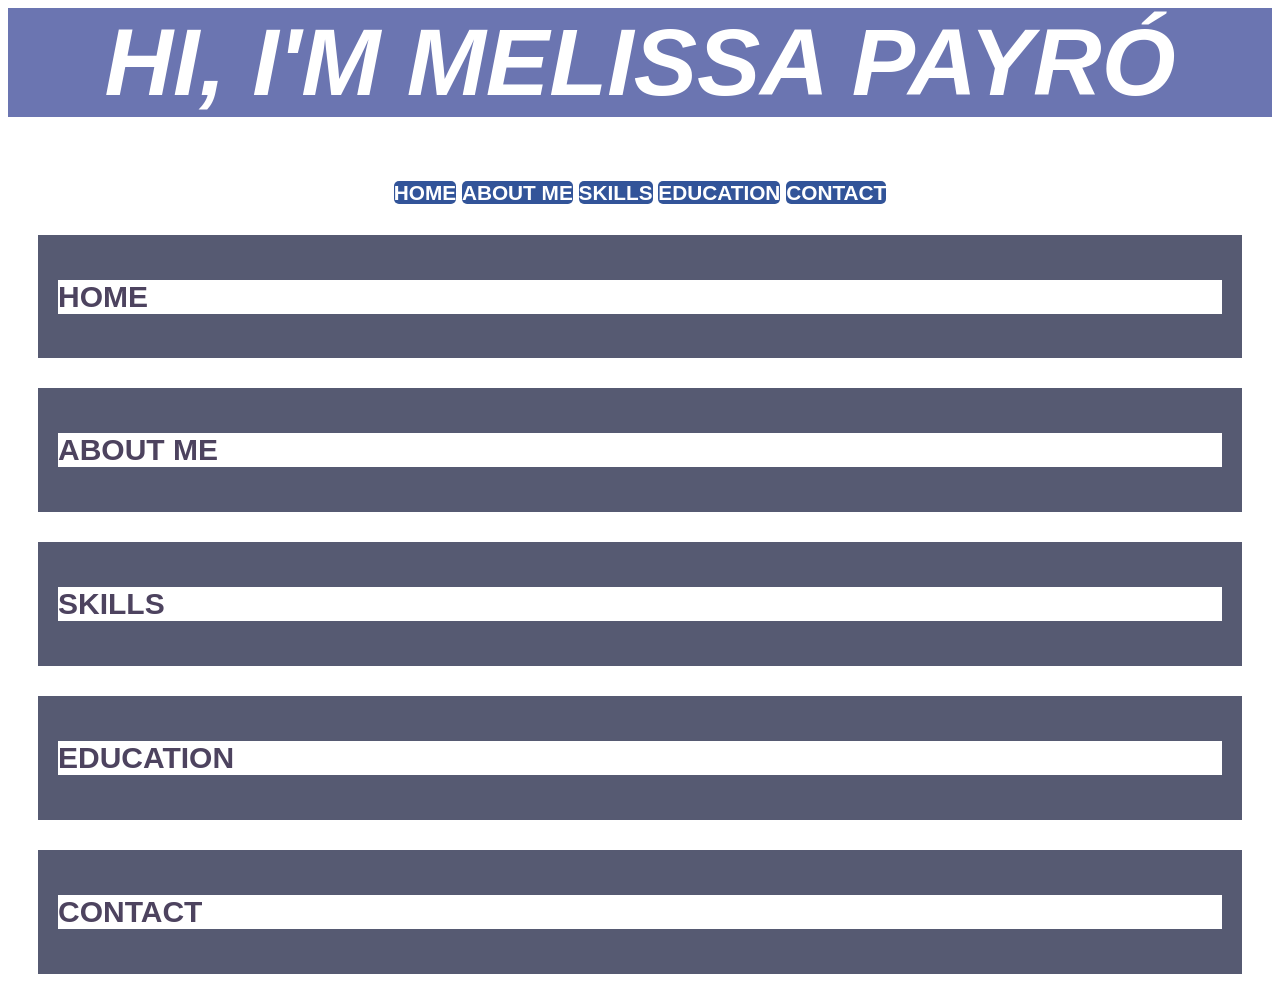
==== index.html @ ff3c2cd6 "proyecto final modulo 2" ====
<!DOCTYPE html>
<html lang="es">

<head>
    <meta charset="UTF-8">
    <meta name="viewport" content="width=device-width, initial-scale=1.0">
    <title>Portafolio Melissa</title>
    <link rel="stylesheet" href="style.css">
</head>


<body>
    <header class="header-1">
        <h1>HI, I'M MELISSA PAYRÓ</h1>
        <nav class="navbar">
            <a href="#home">HOME</a>
            <a href="#aboutme">ABOUT ME</a>
            <a href="#skills">SKILLS</a>
            <a href="#education">EDUCATION</a>
            <a href="#contact">CONTACT</a>
        </nav>
    </header>
    

    <section id="home">
        <h2>HOME</h2>
        <p></p>
    </section>

    <section id="aboutme">
        <h2>ABOUT ME</h2>
        <p></p>
    </section>

  <section id="skills">
        <h2>SKILLS</h2>
        <p></p>
    </section>
    
    <section id="education">
        <h2>EDUCATION</h2>
        <p></p>
    </section>

    <section id="contact">
        <h2>CONTACT</h2>
        <p></p>
    </section>

</body>

<footer>
    <p>Created by: Melissa Payró</p>
</footer>


</html>
---- style.css ----
*{background-color: #ffffff;}

body{color: #000000; font-family: Arial, italic, sans-serif;}


header{text-align: center; font-size: 130%; margin:0px;}
h1{background-color: #5d68aae8;color: #ffffff; font-style:italic; font-size: 95px; margin-top: 0px;}


nav{text-align:center;color: #ffffff;padding: 0px}

nav a{color: rgb(255, 255, 255); font-weight:bold; text-decoration:none; background-color: rgb(50, 84, 153); border-radius: 5px}
nav a:hover{background-color: #db5e29f7; color: rgb(255, 255, 255)}

section {font-size: 20px; margin: 30px; padding: 20px; color:  #4d435f; background-color: #565a72;}


img {max-width: 100%; display: block; margin: 20px auto;}
footer{position: fixed; text-align:center; color: #2d3677; text-align:right; margin-top: 30px; font-size: 14px;}
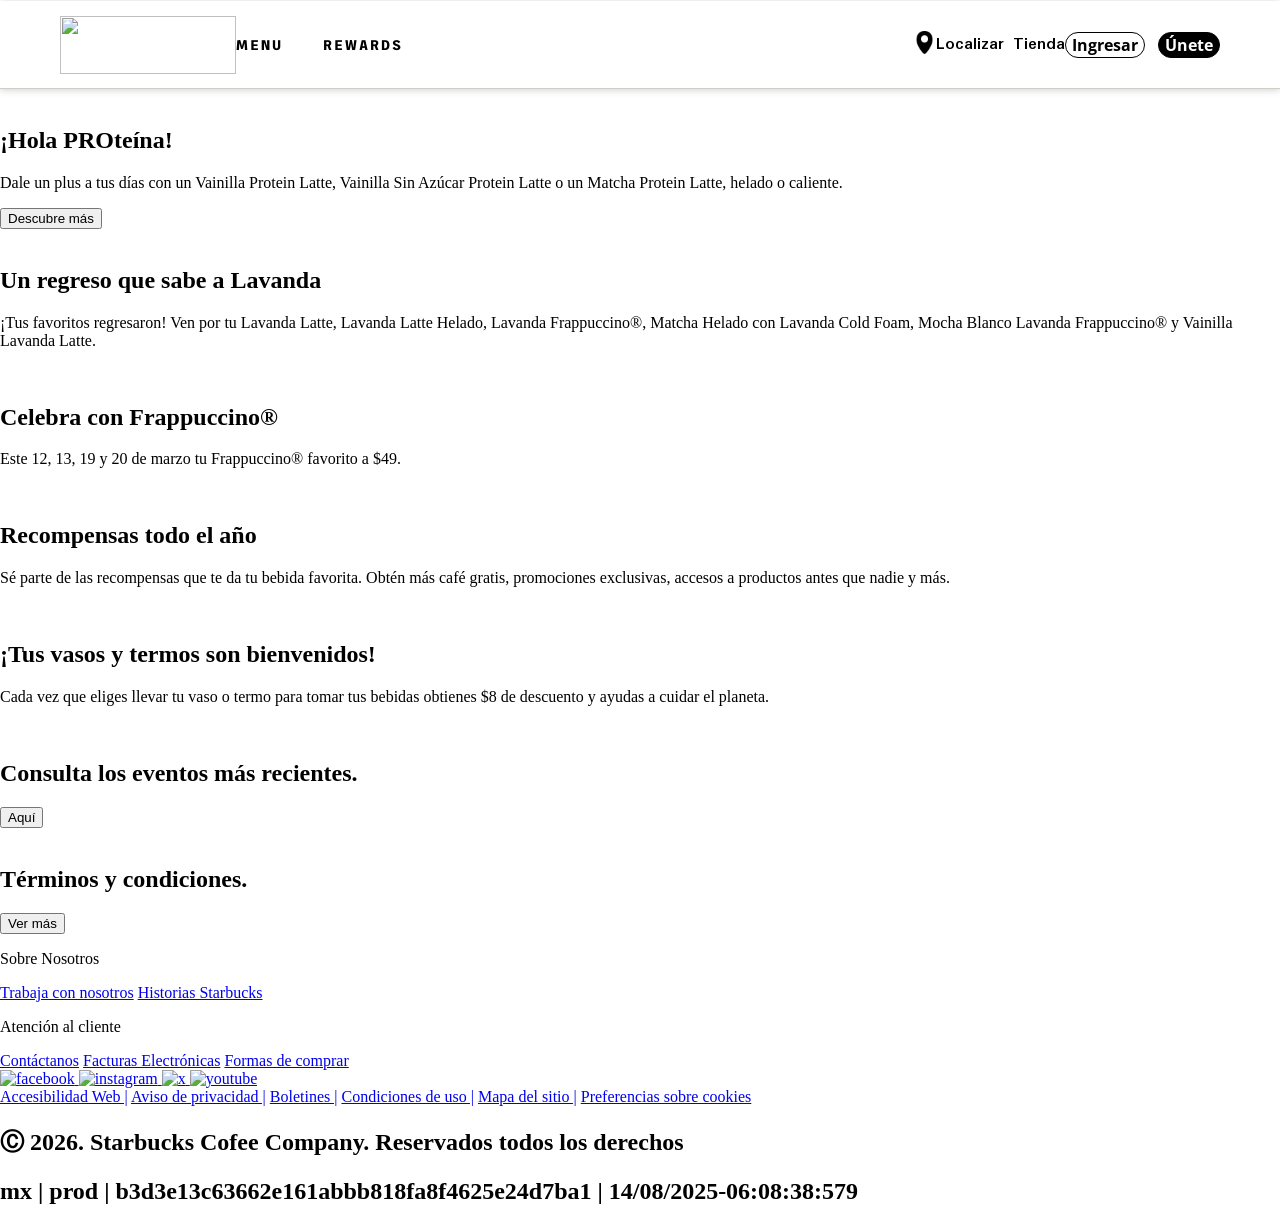
==== commit 095f282d: "Cambio de nombre html" ====
--- a/index.html
+++ b/index.html
@@ -4,54 +4,140 @@
 <head>
     <meta charset="UTF-8">
     <meta name="viewport" content="width=device-width, initial-scale=1.0">
-    <title>Portafolio Melissa</title>
-    <link rel="stylesheet" href="style.css">
+    <title>Starbucks</title>
+    <link rel="stylesheet" href="style_home.css">
+
 </head>
 
 
 <body>
-    <header class="header-1">
-        <h1>HI, I'M MELISSA PAYRÓ</h1>
+    <header class="header">
+        <img src="https://www.logogenie.com/images/articles/starbucks-logo1.jpg" class="logo">
+        
+        <!--Links importados de google apis que consideré muy similares a los usados en Starbucks-->
+        <style>
+        @import url('https://fonts.googleapis.com/css2?family=Open+Sans:ital,wght@0,300..800;1,300..800&family=Padauk:wght@400;700&family=Trispace:wdth,wght@75..125,100..800&display=swap');
+        </style>
+
         <nav class="navbar">
-            <a href="#home">HOME</a>
-            <a href="#aboutme">ABOUT ME</a>
-            <a href="#skills">SKILLS</a>
-            <a href="#education">EDUCATION</a>
-            <a href="#contact">CONTACT</a>
+            <a href="#"><strong>MENU</strong></a>
+            <a href="#"><strong>REWARDS</strong></a>
+        </nav>
+
+        <nav class="localizar">
+            <a href="#">
+                <strong>Localizar Tienda</strong>
+                <img src="localizar-lugar.jpg" class="ubi">
+            </a>
+        </nav>
+
+        <nav class="buttons">
+            <button class="ingresar"><strong>Ingresar</strong></button>
+            <button class="unete"><strong>Únete</strong></button>
         </nav>
     </header>
     
-
-    <section id="home">
-        <h2>HOME</h2>
-        <p></p>
+    
+    <section class="1">
+        <img src="https://djftrby1k8irl.cloudfront.net/s3fs-public/2026-03%2FEDITABLE_SITIOWEB-01_0.jpg?auto=format,compress&q=70&crop=focalpoint&ar=1.8:1.0&w=740&fit=max&dpr=2" alt="">
+        <h2>¡Hola PROteína!</h2>
+        <p>Dale un plus a tus días con un Vainilla Protein Latte, Vainilla Sin Azúcar Protein Latte o un Matcha Protein Latte, helado o caliente.</p>
+        <button class="descubre">Descubre más</button>
     </section>
 
-    <section id="aboutme">
-        <h2>ABOUT ME</h2>
-        <p></p>
+    <section class="2">
+        <img src="https://djftrby1k8irl.cloudfront.net/s3fs-public/2026-03%2FEDITABLE_SITIOWEB-03_0.jpg?auto=format,compress&q=70&crop=focalpoint&ar=1.8:1.0&w=740&fit=max&dpr=2" alt="">
+        <h2>Un regreso que sabe a Lavanda</h2>
+        <p>¡Tus favoritos regresaron! Ven por tu Lavanda Latte, Lavanda Latte Helado, Lavanda Frappuccino®, Matcha Helado con Lavanda Cold Foam, Mocha Blanco Lavanda Frappuccino® y Vainilla Lavanda Latte.</p>
     </section>
 
-  <section id="skills">
-        <h2>SKILLS</h2>
-        <p></p>
-    </section>
-    
-    <section id="education">
-        <h2>EDUCATION</h2>
-        <p></p>
+    <section class="3">
+        <img src="https://djftrby1k8irl.cloudfront.net/s3fs-public/2026-03%2FEDITABLE_SITIOWEB-04_2.jpg?auto=format,compress&q=70&crop=focalpoint&ar=1.8:1.0&w=740&fit=max&dpr=2" alt="">
+        <h2>Celebra con Frappuccino®</h2>
+        <p>Este 12, 13, 19 y 20 de marzo tu Frappuccino® favorito a $49.</p>
     </section>
 
-    <section id="contact">
-        <h2>CONTACT</h2>
-        <p></p>
+    <section class="4">
+        <img src="https://djftrby1k8irl.cloudfront.net/s3fs-public/2026-03%2FEDITABLE_SITIOWEB-02_2.jpg?auto=format,compress&q=70&crop=focalpoint&ar=1.8:1.0&w=740&fit=max&dpr=2" alt="">
+        <h2>Recompensas todo el año</h2>
+        <p>Sé parte de las recompensas que te da tu bebida favorita. Obtén más café gratis, promociones exclusivas, accesos a productos antes que nadie y más.</p>
     </section>
+
+    <section class="5">
+        <img src="https://djftrby1k8irl.cloudfront.net/s3fs-public/2026-03%2FEDITABLE_SITIOWEB-05_1.jpg?auto=format,compress&q=70&crop=focalpoint&ar=1.8:1.0&w=740&fit=max&dpr=2" alt="">
+        <h2>¡Tus vasos y termos son bienvenidos!</h2>
+        <p>Cada vez que eliges llevar tu vaso o termo para tomar tus bebidas obtienes $8 de descuento y ayudas a cuidar el planeta.</p>
+    </section>
+
+    <section class="6">
+        <img src="https://djftrby1k8irl.cloudfront.net/s3fs-public/2026-03%2FEDITABLE_SITIOWEB-06_2.jpg?auto=format,compress&q=70&crop=focalpoint&ar=1.8:1.0&w=740&fit=max&dpr=2" alt="">
+        <h2>Consulta los eventos más recientes.</h2>
+        <button class="aqui">Aquí</button>
+    </section>
+
+    <section class="7">
+        <img src="https://djftrby1k8irl.cloudfront.net/s3fs-public/2026-03%2FEDITABLE_SITIOWEB-07.jpg?auto=format,compress&q=70&crop=focalpoint&ar=1.8:1.0&w=1400&fit=max&dpr=2" alt="">
+        <h2>Términos y condiciones.</h2>
+        <button class="ver">Ver más</button>
+    </section>
+
+    
+    <footer>
+        <nav class="nosotros">
+            <p>
+                Sobre Nosotros
+            </p>
+            <a href="https://www.starbucks.com.mx/seccion/trabaja-con-nosotros" target="_blank">Trabaja con nosotros</a>
+            <a href="https://historias.starbucks.com/stories/2018/escuchando-a-la-tierra-creando-el-centro-de-visitantes-starbucks-en-la-hacienda-alsacia/" target="_blank">Historias Starbucks</a>
+        </nav>
+
+        <nav class="cliente">
+            <p>
+                Atención al cliente
+            </p>
+            <a href="https://www.starbucks.com.mx/seccion/trabaja-con-nosotros" target="_blank">Contáctanos</a>
+            <a href="https://alsea.interfactura.com/RegistroDocumento.aspx?opc=Starbucks" target="_blank">Facturas Electrónicas</a>
+            <a href="https://www.starbucks.com.mx/seccion/experiencia-starbucks" target="_blank">Formas de comprar</a>
+        </nav>
+
+
+        <nav class="redes">
+            <a href="https://www.facebook.com/StarbucksMexico" target="_blank">
+                <img src="https://images.icon-icons.com/2428/PNG/512/facebook_black_logo_icon_147136.png" alt="facebook">
+            </a>
+            <a href="https://www.instagram.com/starbucksMex/" target="_blank">
+                <img src="https://img.freepik.com/vector-premium/logotipo-redes-sociales-circulo-negro_197792-2899.jpg" alt="instagram">
+            </a>
+            <a href="https://x.com/StarbucksMex" target="_blank">
+                <img src="https://img.freepik.com/psd-premium/icono-redondo-nuevo-logotipo-twitter-x-negro_1129635-4.jpg" alt="x">
+            </a>
+            <a href="youtube.com/user/StarbucksMexico?app=desktop" target="_blank">
+                <img src="https://static.vecteezy.com/system/resources/previews/065/386/825/non_2x/youtube-circle-black-logo-icon-yt-app-editable-transparent-background-premium-social-media-design-for-digital-download-free-png.png" alt="youtube">
+            </a>
+        </nav>
+
+        <nav class="footer-1">
+            <a href="https://www.starbucks.com.mx/articulo/accesibilidad-web" target="_blank">Accesibilidad Web |</a>
+            <a href="https://www.starbucks.com.mx/articulo/aviso-de-privacidad" target="_blank"> Aviso de privacidad |</a>
+            <a href="https://www.starbucks.com.mx/seccion/boletines" target="_blank"> Boletines |</a>
+            <a href="https://www.starbucks.com.mx/articulo/condiciones-de-uso-1" target="_blank"> Condiciones de uso |</a>
+            <a href="https://www.starbucks.com.mx/articulo/mapa-del-sitio" target="_blank"> Mapa del sitio |</a>
+            <a href="https://www.starbucks.com.mx/articulo/preferencias-sobre-cookie" target="_blank"> Preferencias sobre cookies </a>
+        </nav>
+
+        <section class="derechos">
+            <h1>
+                Ⓒ 2026. Starbucks Cofee Company. Reservados todos los derechos
+            </h1>
+
+            <h2>
+                mx | prod | b3d3e13c63662e161abbb818fa8f4625e24d7ba1 | 14/08/2025-06:08:38:579
+            </h2>
+        </section>
+
+    </footer>
 
 </body>
 
-<footer>
-    <p>Created by: Melissa Payró</p>
-</footer>
-
 
 </html>
--- a/style_home.css
+++ b/style_home.css
@@ -0,0 +1,146 @@
+
+body{
+    margin: 0;
+    padding-top: 36px; 
+    background-color: #ffffff;
+}
+
+/* HEADER */
+
+.header{
+    display: flex;
+    background-color: #ffffff;
+    z-index: 1000;
+    width: 100%;
+    height: 88px;
+    margin-top: -35px;
+    box-sizing: border-box;
+
+    /* efecto de borde difuso para el encabezado */
+    backdrop-filter: blur(25px); 
+    border-bottom: 1px solid #78716457;
+    box-shadow: 0px 1px 7px rgba(68, 65, 60, 0.245);
+    position: -webkit-sticky; 
+
+    justify-content: space-between;
+    align-items: center;
+    padding: 0 40;
+}
+
+.logo{
+    /* Logo - ancho y alto para ajustar imagen */
+    width: 176px;
+    height: 58px;
+
+    justify-content: flex-start;
+    padding-left: 60px;
+}
+
+
+
+
+
+.navbar{
+    /* MENU y REWARDS */
+    display: flex;
+    flex-direction: row;
+    gap: 40px;
+    letter-spacing: 2px;
+
+    margin-right: auto;
+}
+
+.navbar a{
+    text-decoration: none;
+    font-size: 14px;
+    color: #000000;
+    font-family: 'Trispace', sans-serif;
+}
+
+
+
+
+
+.localizar{
+    /* Localizar tienda */
+}
+
+.localizar a{
+    display: flex;
+
+    font-family: 'Padauk', sans-serif;
+    text-decoration: none;
+    font-size: 18px;
+    color: #000000;
+    flex-direction: row-reverse;
+
+
+}
+
+.ubi{
+    width: 23px;
+    height: 23px;
+}
+
+.ubi a{
+
+}
+
+
+
+
+
+
+
+
+
+
+
+
+.buttons{
+    /* Buttons */
+    display: flex;
+    gap: 13px;
+    padding-right: 60px;
+
+}
+
+.ingresar{
+    background-color: #ffffff;
+    color: #000000;
+    text-decoration: none;
+    font-size: 16px;
+    font-family: 'Open sans', sans-serif;
+    padding: 5px, 15px, 5px, 15px;
+
+    /* Forma */
+    border: 1px solid rgb(255, 255, 255);
+    border-radius: 20px;
+    border-color: #000000;
+}
+
+.ingresar:hover{
+    cursor: pointer;
+}
+
+
+.unete{
+    background-color: #000000;
+    color: #ffffff;
+    text-decoration: none;
+    font-size: 16px;
+    font-family: 'Open sans', sans-serif;
+    padding: 5px, 15px, 5px, 15px;
+
+    /* Forma */
+    border: 1px solid black;
+    border-radius: 20px;
+    border-color: #000000;
+}
+
+.unete:hover{
+    cursor: pointer;
+}
+
+
+
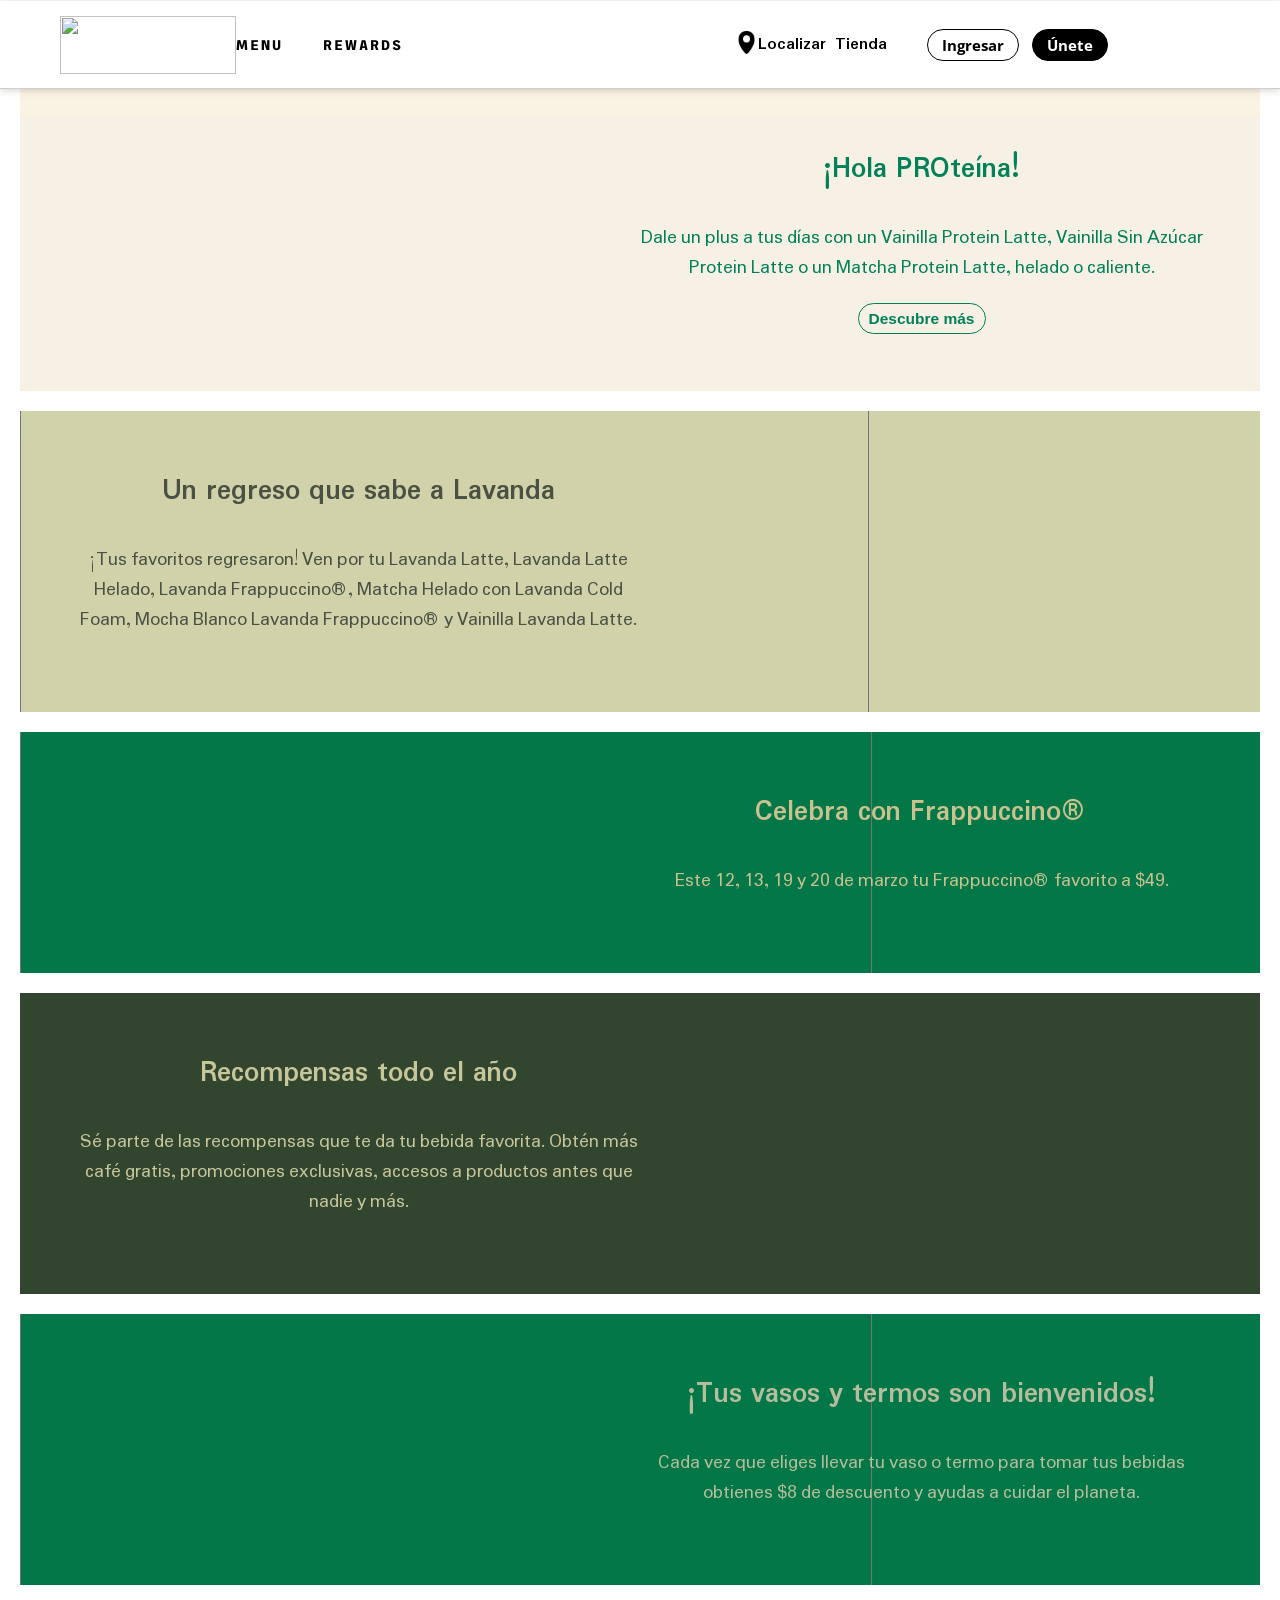
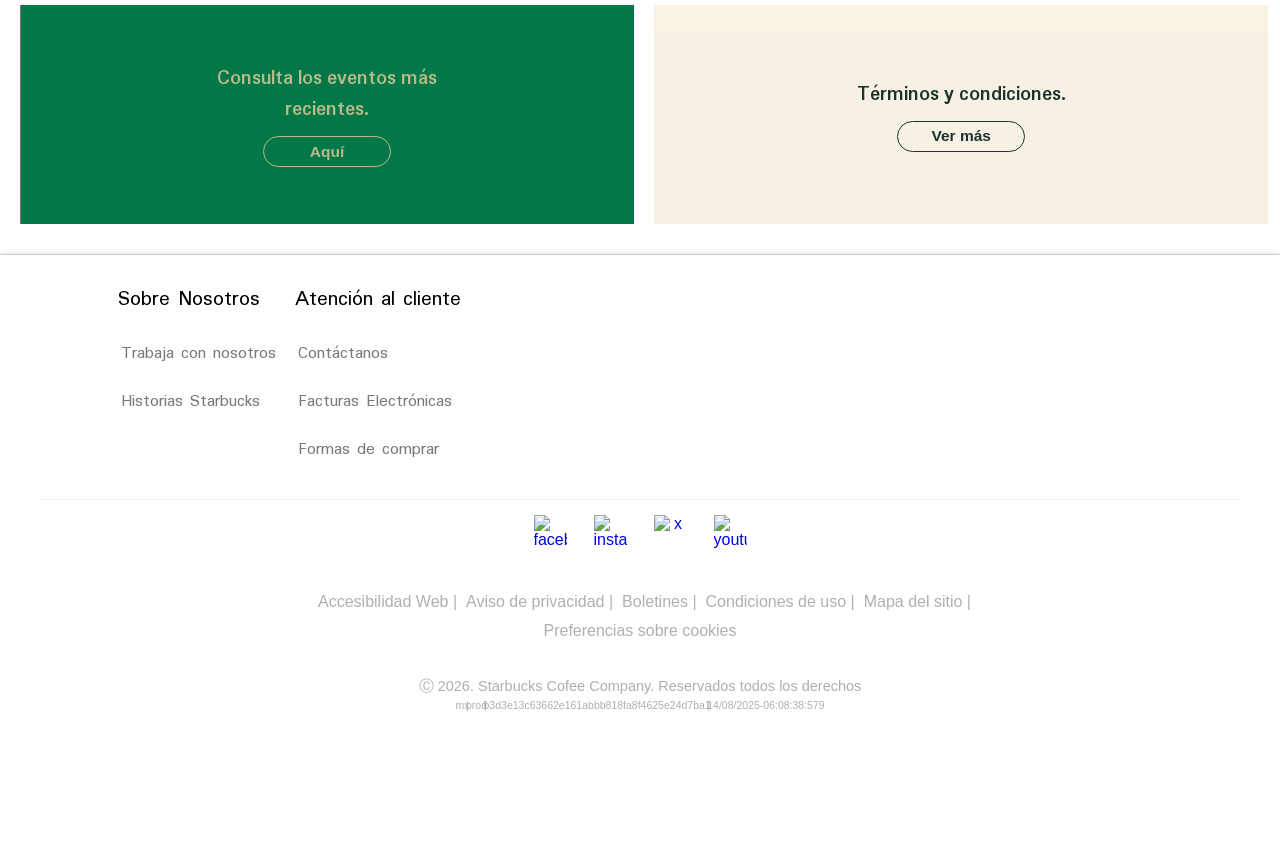
==== commit dac3c0ef: "Estilos responsivos + finalización de página principal starbucks" ====
--- a/index.html
+++ b/index.html
@@ -7,135 +7,177 @@
     <title>Starbucks</title>
     <link rel="stylesheet" href="style_home.css">
 
+    <!--Links importados de google apis que consideré muy similares a los usados en Starbucks-->
+    <style>
+    @import url('https://fonts.googleapis.com/css2?family=Open+Sans:ital,wght@0,300..800;1,300..800&family=Padauk:wght@400;700&family=Trispace:wdth,wght@75..125,100..800&display=swap');
+    </style>
 </head>
 
+<body>
+    <nav class="container-todo">
 
-<body>
-    <header class="header">
-        <img src="https://www.logogenie.com/images/articles/starbucks-logo1.jpg" class="logo">
+        <header class="header">
+            <img src="https://www.logogenie.com/images/articles/starbucks-logo1.jpg" class="logo">
+            
+                <nav class="navbar">
+                    <a href="#"><strong>MENU</strong></a>
+                    <a href="#"><strong>REWARDS</strong></a>
+                </nav>
+                
+                <nav class="localizar">
+                    <a href="#">
+                        <strong>Localizar Tienda</strong>
+                        <img src="localizar-lugar.jpg" class="ubi">
+                    </a>
+                </nav>
+
+            <nav class="buttons">
+                <button class="ingresar"><strong>Ingresar</strong></button>
+                <button class="unete"><strong>Únete</strong></button>
+            </nav>
+
+        </header>
         
-        <!--Links importados de google apis que consideré muy similares a los usados en Starbucks-->
-        <style>
-        @import url('https://fonts.googleapis.com/css2?family=Open+Sans:ital,wght@0,300..800;1,300..800&family=Padauk:wght@400;700&family=Trispace:wdth,wght@75..125,100..800&display=swap');
-        </style>
+        <main class="content">
+            <section class="card" id="uno-todo">
+                <img src="https://djftrby1k8irl.cloudfront.net/s3fs-public/2026-03%2FEDITABLE_SITIOWEB-01_0.jpg?auto=format,compress&q=70&crop=focalpoint&ar=1.8:1.0&w=740&fit=max&dpr=2" alt="">
+                
+                <nav class="info""> 
+                    <h2 class="uno">¡Hola PROteína!</h2>
+                    <p class="uno">Dale un plus a tus días con un Vainilla Protein Latte, Vainilla Sin Azúcar Protein Latte o un Matcha Protein Latte, helado o caliente.</p>
+                    <button class="descubre">Descubre más</button>
+                </nav>
+            </section>
+        
+            <section class="card" id="dos-todo">
+                <img src="https://djftrby1k8irl.cloudfront.net/s3fs-public/2026-03%2FEDITABLE_SITIOWEB-03_0.jpg?auto=format,compress&q=70&crop=focalpoint&ar=1.8:1.0&w=740&fit=max&dpr=2" alt="">
+                
+                <nav class="info"> 
+                    <h2 class="dos">Un regreso que sabe a Lavanda</h2>
+                    <p class="dos">¡Tus favoritos regresaron! Ven por tu Lavanda Latte, Lavanda Latte Helado, Lavanda Frappuccino®, Matcha Helado con Lavanda Cold Foam, Mocha Blanco Lavanda Frappuccino® y Vainilla Lavanda Latte.</p>
+                </nav>
+            </section>
+            
+            <section class="card" id="tres-todo">
+                <img src="https://djftrby1k8irl.cloudfront.net/s3fs-public/2026-03%2FEDITABLE_SITIOWEB-04_2.jpg?auto=format,compress&q=70&crop=focalpoint&ar=1.8:1.0&w=740&fit=max&dpr=2" alt="">
+                
+                <nav class="info"> 
+                    <h2 class="tres">Celebra con Frappuccino®</h2>
+                    <p class="tres">Este 12, 13, 19 y 20 de marzo tu Frappuccino® favorito a $49.</p>
+                </nav>
+            </section>
+            
+            <section class="card" id="cuatro-todo">     
+                <img src="https://djftrby1k8irl.cloudfront.net/s3fs-public/2026-03%2FEDITABLE_SITIOWEB-02_2.jpg?auto=format,compress&q=70&crop=focalpoint&ar=1.8:1.0&w=740&fit=max&dpr=2" alt="">
+                
+                <nav class="info"> 
+                    <h2 class="cuatro">Recompensas todo el año</h2>
+                    <p class="cuatro">Sé parte de las recompensas que te da tu bebida favorita. Obtén más café gratis, promociones exclusivas, accesos a productos antes que nadie y más.</p>
+                </nav>    
+            </section>
+            
+            <section class="card" id="cinco-todo">
+                <img src="https://djftrby1k8irl.cloudfront.net/s3fs-public/2026-03%2FEDITABLE_SITIOWEB-05_1.jpg?auto=format,compress&q=70&crop=focalpoint&ar=1.8:1.0&w=740&fit=max&dpr=2" alt="">
+                
+                <nav class="info"> 
+                    <h2 class="cinco">¡Tus vasos y termos son bienvenidos!</h2>
+                    <p class="cinco">Cada vez que eliges llevar tu vaso o termo para tomar tus bebidas obtienes $8 de descuento y ayudas a cuidar el planeta.</p>
+                </nav>    
+            </section>
 
-        <nav class="navbar">
-            <a href="#"><strong>MENU</strong></a>
-            <a href="#"><strong>REWARDS</strong></a>
-        </nav>
+            <section  class="juntar"> 
+                <section class="card" id="seis-todo">
+                    <img src="https://djftrby1k8irl.cloudfront.net/s3fs-public/2026-03%2FEDITABLE_SITIOWEB-06_2.jpg?auto=format,compress&q=70&crop=focalpoint&ar=1.8:1.0&w=740&fit=max&dpr=2" alt="">
+                    
+                    <nav class="info"> 
+                        <h2 class="seis">Consulta los eventos más recientes.</h2>
+                        <button class="aqui">Aquí</button>
+                    </nav>
+                </section>
+                
+                <section class="card" id="siete-todo">
+                    <img src="https://djftrby1k8irl.cloudfront.net/s3fs-public/2026-03%2FEDITABLE_SITIOWEB-07.jpg?auto=format,compress&q=70&crop=focalpoint&ar=1.8:1.0&w=1400&fit=max&dpr=2" alt="">
+                    
+                    <nav class="info"> 
+                        <h2 class="siete">Términos y condiciones.</h2>
+                        <button class="ver">Ver más</button>
+                    </nav>
+                </section> 
+            </section>
+        </main>
+        
+        <footer class="footer">
 
-        <nav class="localizar">
-            <a href="#">
-                <strong>Localizar Tienda</strong>
-                <img src="localizar-lugar.jpg" class="ubi">
-            </a>
-        </nav>
+            <nav class="footer-section">
+                <details class="foot-desplegable" open> <!--Mantiene el menú desplegable abierto (móbil y desktop)-->
+                    <summary>
+                        Sobre Nosotros
+                    </summary>
+                    <nav class="nosotros">
+                        <a href="https://www.starbucks.com.mx/seccion/trabaja-con-nosotros" target="_blank">Trabaja con nosotros</a>
+                        <a href="https://historias.starbucks.com/stories/2018/escuchando-a-la-tierra-creando-el-centro-de-visitantes-starbucks-en-la-hacienda-alsacia/" target="_blank">Historias Starbucks</a>
+                    </nav> 
+                </details>
 
-        <nav class="buttons">
-            <button class="ingresar"><strong>Ingresar</strong></button>
-            <button class="unete"><strong>Únete</strong></button>
-        </nav>
-    </header>
-    
-    
-    <section class="1">
-        <img src="https://djftrby1k8irl.cloudfront.net/s3fs-public/2026-03%2FEDITABLE_SITIOWEB-01_0.jpg?auto=format,compress&q=70&crop=focalpoint&ar=1.8:1.0&w=740&fit=max&dpr=2" alt="">
-        <h2>¡Hola PROteína!</h2>
-        <p>Dale un plus a tus días con un Vainilla Protein Latte, Vainilla Sin Azúcar Protein Latte o un Matcha Protein Latte, helado o caliente.</p>
-        <button class="descubre">Descubre más</button>
-    </section>
+                <details class="foot-desplegable" open> 
+                    <summary>
+                        Atención al cliente
+                    </summary>
+                    <div class="cliente">
+                        <a href="https://www.starbucks.com.mx/seccion/trabaja-con-nosotros" target="_blank">Contáctanos</a>
+                        <a href="https://alsea.interfactura.com/RegistroDocumento.aspx?opc=Starbucks" target="_blank">Facturas Electrónicas</a>
+                        <a href="https://www.starbucks.com.mx/seccion/experiencia-starbucks" target="_blank">Formas de comprar</a>
+                    </div>
+                </details>
+            </nav>
 
-    <section class="2">
-        <img src="https://djftrby1k8irl.cloudfront.net/s3fs-public/2026-03%2FEDITABLE_SITIOWEB-03_0.jpg?auto=format,compress&q=70&crop=focalpoint&ar=1.8:1.0&w=740&fit=max&dpr=2" alt="">
-        <h2>Un regreso que sabe a Lavanda</h2>
-        <p>¡Tus favoritos regresaron! Ven por tu Lavanda Latte, Lavanda Latte Helado, Lavanda Frappuccino®, Matcha Helado con Lavanda Cold Foam, Mocha Blanco Lavanda Frappuccino® y Vainilla Lavanda Latte.</p>
-    </section>
+            <section class="final"> 
+                <nav class="redes">
+                    <a href="https://www.facebook.com/StarbucksMexico" target="_blank">
+                        <img src="https://cdn-icons-png.flaticon.com/128/2168/2168281.png" alt="facebook">
+                    </a>
+                    
+                    <a href="https://www.instagram.com/starbucksMex/" target="_blank">
+                        <img src="https://cdn-icons-png.flaticon.com/128/1384/1384015.png" alt="instagram">
+                    </a>
+                    
+                    <a href="https://x.com/StarbucksMex" target="_blank">
+                        <img src="https://cdn-icons-png.flaticon.com/128/5969/5969020.png" alt="x">
+                    </a>
+                    
+                    <a href="https://www.youtube.com/user/StarbucksMexico?app=desktop" target="_blank">
+                        <img src="https://cdn-icons-png.flaticon.com/128/1384/1384012.png" alt="youtube">
+                    </a>
+                </nav>
+                
+                <nav class="footer-1">
+                    <a href="https://www.starbucks.com.mx/articulo/accesibilidad-web" target="_blank">Accesibilidad Web |</a>
+                    <a href="https://www.starbucks.com.mx/articulo/aviso-de-privacidad" target="_blank"> Aviso de privacidad |</a>
+                    <a href="https://www.starbucks.com.mx/seccion/boletines" target="_blank"> Boletines |</a>
+                    <a href="https://www.starbucks.com.mx/articulo/condiciones-de-uso-1" target="_blank"> Condiciones de uso |</a>
+                    <a href="https://www.starbucks.com.mx/articulo/mapa-del-sitio" target="_blank"> Mapa del sitio |</a>
+                </nav>
 
-    <section class="3">
-        <img src="https://djftrby1k8irl.cloudfront.net/s3fs-public/2026-03%2FEDITABLE_SITIOWEB-04_2.jpg?auto=format,compress&q=70&crop=focalpoint&ar=1.8:1.0&w=740&fit=max&dpr=2" alt="">
-        <h2>Celebra con Frappuccino®</h2>
-        <p>Este 12, 13, 19 y 20 de marzo tu Frappuccino® favorito a $49.</p>
-    </section>
-
-    <section class="4">
-        <img src="https://djftrby1k8irl.cloudfront.net/s3fs-public/2026-03%2FEDITABLE_SITIOWEB-02_2.jpg?auto=format,compress&q=70&crop=focalpoint&ar=1.8:1.0&w=740&fit=max&dpr=2" alt="">
-        <h2>Recompensas todo el año</h2>
-        <p>Sé parte de las recompensas que te da tu bebida favorita. Obtén más café gratis, promociones exclusivas, accesos a productos antes que nadie y más.</p>
-    </section>
-
-    <section class="5">
-        <img src="https://djftrby1k8irl.cloudfront.net/s3fs-public/2026-03%2FEDITABLE_SITIOWEB-05_1.jpg?auto=format,compress&q=70&crop=focalpoint&ar=1.8:1.0&w=740&fit=max&dpr=2" alt="">
-        <h2>¡Tus vasos y termos son bienvenidos!</h2>
-        <p>Cada vez que eliges llevar tu vaso o termo para tomar tus bebidas obtienes $8 de descuento y ayudas a cuidar el planeta.</p>
-    </section>
-
-    <section class="6">
-        <img src="https://djftrby1k8irl.cloudfront.net/s3fs-public/2026-03%2FEDITABLE_SITIOWEB-06_2.jpg?auto=format,compress&q=70&crop=focalpoint&ar=1.8:1.0&w=740&fit=max&dpr=2" alt="">
-        <h2>Consulta los eventos más recientes.</h2>
-        <button class="aqui">Aquí</button>
-    </section>
-
-    <section class="7">
-        <img src="https://djftrby1k8irl.cloudfront.net/s3fs-public/2026-03%2FEDITABLE_SITIOWEB-07.jpg?auto=format,compress&q=70&crop=focalpoint&ar=1.8:1.0&w=1400&fit=max&dpr=2" alt="">
-        <h2>Términos y condiciones.</h2>
-        <button class="ver">Ver más</button>
-    </section>
-
-    
-    <footer>
-        <nav class="nosotros">
-            <p>
-                Sobre Nosotros
-            </p>
-            <a href="https://www.starbucks.com.mx/seccion/trabaja-con-nosotros" target="_blank">Trabaja con nosotros</a>
-            <a href="https://historias.starbucks.com/stories/2018/escuchando-a-la-tierra-creando-el-centro-de-visitantes-starbucks-en-la-hacienda-alsacia/" target="_blank">Historias Starbucks</a>
-        </nav>
-
-        <nav class="cliente">
-            <p>
-                Atención al cliente
-            </p>
-            <a href="https://www.starbucks.com.mx/seccion/trabaja-con-nosotros" target="_blank">Contáctanos</a>
-            <a href="https://alsea.interfactura.com/RegistroDocumento.aspx?opc=Starbucks" target="_blank">Facturas Electrónicas</a>
-            <a href="https://www.starbucks.com.mx/seccion/experiencia-starbucks" target="_blank">Formas de comprar</a>
-        </nav>
+                <nav class="preferencias">
+                    <a href="https://www.starbucks.com.mx/articulo/preferencias-sobre-cookie" target="_blank"> Preferencias sobre cookies </a>
+                </nav>
 
 
-        <nav class="redes">
-            <a href="https://www.facebook.com/StarbucksMexico" target="_blank">
-                <img src="https://images.icon-icons.com/2428/PNG/512/facebook_black_logo_icon_147136.png" alt="facebook">
-            </a>
-            <a href="https://www.instagram.com/starbucksMex/" target="_blank">
-                <img src="https://img.freepik.com/vector-premium/logotipo-redes-sociales-circulo-negro_197792-2899.jpg" alt="instagram">
-            </a>
-            <a href="https://x.com/StarbucksMex" target="_blank">
-                <img src="https://img.freepik.com/psd-premium/icono-redondo-nuevo-logotipo-twitter-x-negro_1129635-4.jpg" alt="x">
-            </a>
-            <a href="youtube.com/user/StarbucksMexico?app=desktop" target="_blank">
-                <img src="https://static.vecteezy.com/system/resources/previews/065/386/825/non_2x/youtube-circle-black-logo-icon-yt-app-editable-transparent-background-premium-social-media-design-for-digital-download-free-png.png" alt="youtube">
-            </a>
-        </nav>
+                <section class="derechos">
+                    <h1>
+                        Ⓒ 2026. Starbucks Cofee Company. Reservados todos los derechos
+                    </h1>
+                    
+                    <h2>
+                        mx | prod | b3d3e13c63662e161abbb818fa8f4625e24d7ba1 | 14/08/2025-06:08:38:579
+                    </h2>
+                </section>
 
-        <nav class="footer-1">
-            <a href="https://www.starbucks.com.mx/articulo/accesibilidad-web" target="_blank">Accesibilidad Web |</a>
-            <a href="https://www.starbucks.com.mx/articulo/aviso-de-privacidad" target="_blank"> Aviso de privacidad |</a>
-            <a href="https://www.starbucks.com.mx/seccion/boletines" target="_blank"> Boletines |</a>
-            <a href="https://www.starbucks.com.mx/articulo/condiciones-de-uso-1" target="_blank"> Condiciones de uso |</a>
-            <a href="https://www.starbucks.com.mx/articulo/mapa-del-sitio" target="_blank"> Mapa del sitio |</a>
-            <a href="https://www.starbucks.com.mx/articulo/preferencias-sobre-cookie" target="_blank"> Preferencias sobre cookies </a>
-        </nav>
+            </section>
 
-        <section class="derechos">
-            <h1>
-                Ⓒ 2026. Starbucks Cofee Company. Reservados todos los derechos
-            </h1>
+        </footer>
 
-            <h2>
-                mx | prod | b3d3e13c63662e161abbb818fa8f4625e24d7ba1 | 14/08/2025-06:08:38:579
-            </h2>
-        </section>
-
-    </footer>
+    </nav>
 
 </body>
 
--- a/style_home.css
+++ b/style_home.css
@@ -1,8 +1,65 @@
-
 body{
+    display: flex;
     margin: 0;
     padding-top: 36px; 
     background-color: #ffffff;
+    flex-direction: column;
+    min-height: 100vh;
+}
+
+/* Estilos responsivos según pantalla (celular y desktop) */
+@media (min-width: 480px) {
+    .card{flex-basis: 60%;
+    }
+    summary{
+        display: flex;
+        justify-content: space-between;
+        padding: 8px;
+        font-size: 18.5px;
+        color: rgb(0, 0, 0);
+        list-style: none;
+        cursor: pointer;
+    }
+    summary::after{
+        content: "⌵";
+        font-size: 22px;
+        font-weight: 900;
+    }
+    details[open] summary::after{
+        transform: rotate(180deg);
+    }
+    .foot-desplegable a {
+        margin: 11px;
+    } 
+}
+
+@media (min-width: 1024px) {
+    .card{flex-basis: 40%;
+    }
+
+    summary{
+        font-size: 22px;
+        font-weight: 500;
+        color: rgb(0, 0, 0);
+        pointer-events: none;
+
+    }
+
+    summary::after{
+        display: none;
+    }
+
+    .footer-section{
+        display: flex;
+        justify-content: flex-start;
+        gap: 20;
+        border-left: 50px;
+        padding-left: 70px;
+    }
+
+    .foot-desplegable{
+        flex: -20 1 20px;
+    }
 }
 
 /* HEADER */
@@ -36,10 +93,6 @@
     padding-left: 60px;
 }
 
-
-
-
-
 .navbar{
     /* MENU y REWARDS */
     display: flex;
@@ -57,12 +110,9 @@
     font-family: 'Trispace', sans-serif;
 }
 
-
-
-
-
+/* Localizar tienda */
 .localizar{
-    /* Localizar tienda */
+    margin-right: 40px;
 }
 
 .localizar a{
@@ -73,8 +123,6 @@
     font-size: 18px;
     color: #000000;
     flex-direction: row-reverse;
-
-
 }
 
 .ubi{
@@ -82,38 +130,23 @@
     height: 23px;
 }
 
-.ubi a{
-
-}
-
-
-
-
-
-
-
-
-
-
-
-
+/* Botones */
 .buttons{
-    /* Buttons */
     display: flex;
     gap: 13px;
     padding-right: 60px;
-
+    margin-right: 112px;
 }
 
 .ingresar{
     background-color: #ffffff;
     color: #000000;
     text-decoration: none;
-    font-size: 16px;
+    font-size: 15px;
     font-family: 'Open sans', sans-serif;
-    padding: 5px, 15px, 5px, 15px;
-
-    /* Forma */
+    padding: 5px 14px;
+
+    /* forma */
     border: 1px solid rgb(255, 255, 255);
     border-radius: 20px;
     border-color: #000000;
@@ -123,16 +156,15 @@
     cursor: pointer;
 }
 
-
 .unete{
     background-color: #000000;
     color: #ffffff;
     text-decoration: none;
-    font-size: 16px;
+    font-size: 15px;
     font-family: 'Open sans', sans-serif;
-    padding: 5px, 15px, 5px, 15px;
-
-    /* Forma */
+    padding: 5px 14px;
+
+    /* forma */
     border: 1px solid black;
     border-radius: 20px;
     border-color: #000000;
@@ -143,4 +175,346 @@
 }
 
 
-
+/* MAIN CONTENT */
+
+.info{
+    display: flex;
+    justify-content: center;
+    text-align: center;
+    font-family: 'Padauk', sans-serif;
+    word-spacing: -3px;
+}
+
+h2{
+    word-spacing: -6px;
+}
+
+@media (min-width: 480px) {
+    .card{
+        display: flex;
+        flex-direction: column;
+    }
+
+    .card img{
+        display: block;
+        width: 100%;
+    }
+
+    .info{
+        flex-direction: column; 
+        font-size: 20px;
+        padding: 30px 20px; 
+    }
+
+    .seis,
+    .siete{
+        font-size: 21px;
+    }
+
+    .card h2{
+        font-weight: 900;
+        margin-bottom: 11px;
+        margin-top: 1px;
+    }
+}
+
+
+@media (min-width: 1024px) {
+    .card{
+        display: flex;
+        flex-direction: row;
+        margin-left: 20px;
+        margin-right: 20px;
+    }
+    
+    .card img{
+        display: block;
+    }
+    
+    .info{
+        flex-direction: column;
+        height: 100%;
+        padding: 52px;
+    } 
+
+    .info, 
+    .card img{ 
+        width: 50%; 
+    }
+    
+    #dos-todo{
+        flex-direction: row-reverse; 
+    }
+    
+    #cuatro-todo{
+        flex-direction: row-reverse;  
+    }
+    
+
+    #seis-todo img{
+        width: 100%;
+    }
+    
+    #siete-todo img{
+        width: 100%;
+    }
+
+    #seis-todo{
+        flex-direction: column;  
+        align-items: center;
+        
+    }
+    
+    #siete-todo{        
+        flex-direction: column;  
+        align-items: center;
+    }
+
+    .juntar{
+        display: flex;
+        gap: 20px;
+        padding: 0px 20px;
+        align-items: stretch;
+        margin-bottom: 10px;
+
+        width: 118%;
+    }
+    .juntar .card{
+        display: flex;
+        align-items: stretch;
+        width: 50%;
+        margin: 0;
+    }
+}
+
+/* colores para cada texto y edición de los botones */
+#uno-todo{
+    color: #028058; 
+    background-image: url(blanco.png);
+    padding: 5px;   
+    margin-bottom: 20px;
+}
+
+#dos-todo{
+    color: #4a5142;
+    background-image: url(cafe.png);
+    padding: 5px; 
+    margin-bottom: 20px;
+}
+
+#tres-todo{
+    color: #c9c28e;
+    background-image: url(verde.png);
+    padding: 5px; 
+    margin-bottom: 20px;
+}
+
+#cuatro-todo{
+    color: #e3deafd7;
+    background-image: url(gris.png);
+    padding: 5px; 
+    margin-bottom: 20px;
+}
+
+#cinco-todo{
+    color: #c9c5a5e7;
+    background-image: url(verde.png);
+    padding: 5px; 
+    margin-bottom: 20px;
+}
+
+#seis-todo{
+    color: #c9c28ee7;
+    background-image: url(verde.png);
+    padding: 5px; 
+    margin-bottom: 20px;
+}
+
+#siete-todo{
+    color: #1b332b;
+    background-image: url(blanco.png);
+    padding: 5px; 
+    margin-bottom: 20px;
+}
+
+.descubre,
+.aqui,
+.ver{
+    background-color: #00000000;
+    text-decoration: none;
+    font-weight: 600;
+    font-size: 15.5px;
+    width: 128px;
+    height: 31px;
+    display: block;
+    margin: 0 auto;
+    border-radius: 20px;
+}
+
+.descubre{
+    color: #028058;    
+    border: 1px solid #028058;
+}
+
+.aqui{
+    color: #c9c28ee7;    
+    border: 1px solid #c9c28ee7;
+}
+
+.ver{
+    color: #1b332b;    
+    border: 1px solid #1b332b;
+}
+
+.card button{
+    cursor: pointer;
+}
+
+
+/* FOOTER */
+
+.footer{
+    display: flex;
+    flex-direction: column;
+    flex-basis: 100%;
+    font-family: 'Padauk', sans-serif;
+    text-decoration: none;
+
+    z-index: 1000;
+    width: 100%;
+    height: 600px;
+    margin-top: 0;
+    box-sizing: border-box;
+
+    /* efecto de borde difuso para el encabezado */
+    backdrop-filter: blur(25px); 
+    border-top: 1px solid #78716457;
+
+    box-shadow: 0px 1px 7px rgba(68, 65, 60, 0.245);
+    position: -webkit-sticky; 
+
+    padding: 20px 40px; 
+}
+
+.footer a{
+    display: flex;
+    text-decoration: none;
+}
+
+.footer-section {
+    order:1;
+}
+
+.footer-section a{
+    color: #646464db;
+    font-size: 18px;
+    font-weight: 500;  
+
+
+    display: block;
+    padding: 5px 0;
+}
+
+.nosotros a:hover{
+    cursor: pointer;
+    color: rgb(0, 0, 0);
+}
+ 
+.cliente a:hover{
+    cursor: pointer;
+    color: black;
+}
+
+/* final: redes y derechos */
+.final{
+    font-family: Arial, Helvetica, sans-serif;
+    font-weight: 100;
+    order: 2;
+
+    /* borde */
+    border-top: 1px solid #f0f0f0fb;
+    padding-top: 15px;
+    margin-top: 20px;
+    text-align: center;
+}
+
+.redes{
+    display: flex;
+    flex-direction: row;
+    justify-content: center;
+    margin-bottom: 45px;
+    gap: 27px;
+}
+
+.redes a{
+    display: flex;
+    justify-content: center;
+    align-items: center;
+
+    transition: ease;
+}
+
+.redes img{
+    width: 33px;
+    height: 33px;
+    object-fit: contain;
+}
+
+.redes a:hover {
+    transform: scale(1.2);
+}
+
+.footer-1{
+    display: flex;
+    text-decoration: none;
+    justify-content: center;
+    margin-bottom: 11px;
+}
+
+.footer-1 a{
+    color: #afafaf;
+    font-weight: lighter;
+    font-size: 16px;
+    margin-left: 9px;
+}
+
+.preferencias{
+    display: flex;
+    text-decoration: none;
+    justify-content: center;
+}
+
+.preferencias a{
+    color: #afafaf;
+    font-weight: lighter;
+    font-size: 16px;
+    margin-bottom: 18px;
+} 
+
+.footer-1 a:hover{
+    cursor: pointer;
+    color: rgba(0, 0, 0, 0.479);
+}
+
+.preferencias a:hover{
+    cursor: pointer;
+    color: rgba(0, 0, 0, 0.479);
+}
+
+.derechos{
+    display: flex;
+    text-align: center;
+    color: #afafaf;
+    flex-direction: column;   
+}
+
+.derechos h1{
+    font-weight: lighter;
+    font-size: 14.5px;
+    margin-bottom: -6px;
+}
+
+.derechos h2{
+    font-weight: lighter;
+    font-size: 10.5px;
+}
